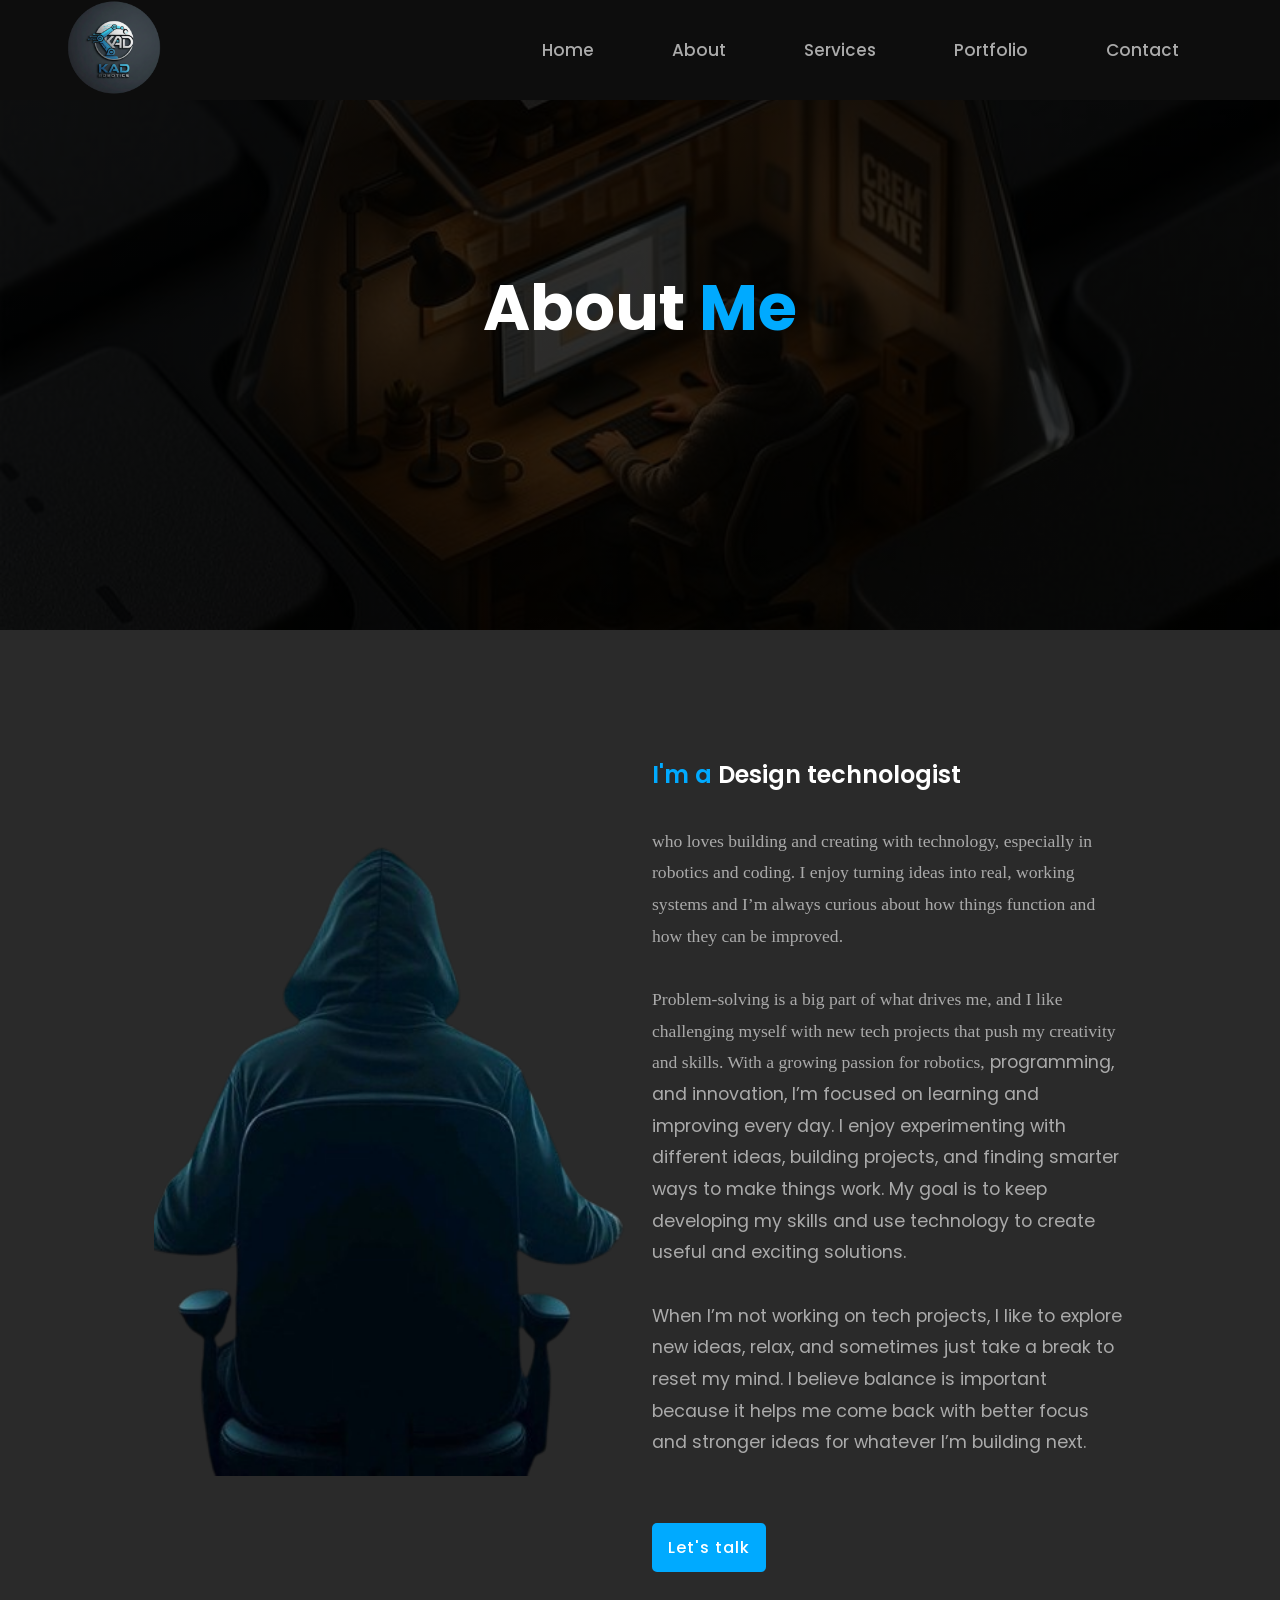
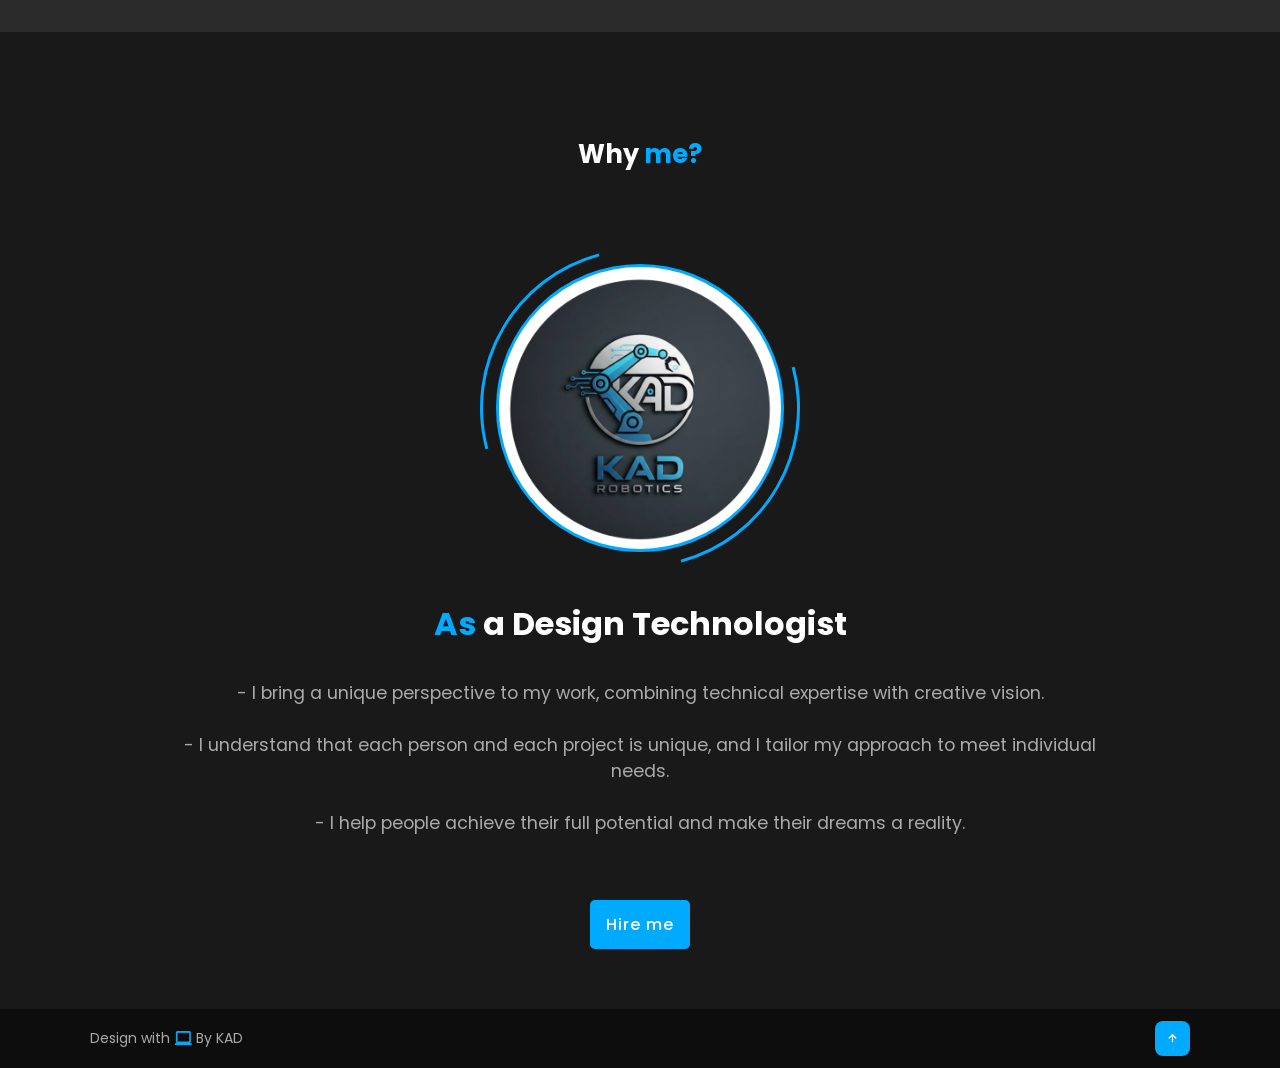
==== about.html @ d75dfde3 "Add files via upload" ====
<!DOCTYPE html>
<html lang="en">
<head>
    <meta charset="UTF-8">
    <meta name="viewport" content="width=device-width, initial-scale=1.0">
    <title>My portfolio</title>
 <link rel="stylesheet" href="style.css">
 <link href="https://unpkg.com/boxicons@2.1.4/css/boxicons.min.css" rel="stylesheet">
</head>
<body>
  <!-- header -->
  <header class="header">
   <a href="#">
     <img src="kadlogo.png" alt="logo">
   </a> 
   <div class="navMenu" id="navMenu">
   <i class='bx bx-window-close' onclick="closeMenu()"></i>
    <ul>
     <li><a href="index.html">Home</a></li>
     <li><a href="about.html">About</a></li>
     <li><a href="services.html">Services</a></li>
     <li><a href="portfolio.html">Portfolio</a></li>
     <li><a href="contact.html">Contact</a></li>
    </ul>   
   </div>
   <i class='bx bx-menu' onclick="openMenu()"></i>
  </header>
  
  <!-- sub header -->
  <section class="sub-header" id="sub-header">
    <h1>About <span>Me</span></h1>
  </section>
  
  <!-- About session-->
  <section class="about" id="about">
    <div class="about-img">
      <img src="techguyback.png" alt="tech guy">
    </div>
    <div class="about-text">
      <h4><span>I'm a </span>Design technologist</h4>
      <p>who loves building and creating with technology, especially in robotics and coding. I enjoy turning ideas into real, working systems and I’m always curious about how things function and how they can be improved.<br><br> Problem-solving is a big part of what drives me, and I like challenging myself with new tech projects that push my creativity and skills.
With a growing passion for robotics,<br<br> programming, and innovation, I’m focused on learning and improving every day. I enjoy experimenting with different ideas, building projects, and finding smarter ways to make things work. My goal is to keep developing my skills and use technology to create useful and exciting solutions.<br><br>
When I’m not working on tech projects, I like to explore new ideas, relax, and sometimes just take a break to reset my mind. I believe balance is important because it helps me come back with better focus and stronger ideas for whatever I’m building next.</p>
      <a href="whatsapp://send?phone=2349064230595&text=*Hello%20KAD%20From%20Your%20Portfolio%20I%20want%20to%20talk%20with%20you:*" class="btn">
          Let's talk
      </a>
    </div>
  </section>
  
  <section class="others" id="others">
    <div class="sub-text-title">
    <h2>Why <span>me?</span></h2>   
    </div> 
    <div class="others-img">
      <img src="kadlogo.png" alt=""> 
      <span class="circle-spin"></span>
    </div>
    <div class="others-text">
      <h3><span>As </span>a Design Technologist</h3>
      <p>
         - I bring a unique perspective to my work, combining technical expertise with creative vision.<br><br>
         - I understand that each person and each project is unique, and I tailor my approach to meet individual needs.<br><br>
         - I help people achieve their full potential and make their dreams a reality.
      </p>
    </div>
    <div>
      <a href="whatsapp://send?phone=2349064230595&text=*Hello%20KAD%20From%20Your%20Portfolio%20I%20want%20to%20hire%20you:*" class="btn">Hire me</a>
    </div>
  </section>
  
 <!-- Footer -->
  <footer class="footer">
    <div class="attribution">
      <p>Design with <i class="bx bx-laptop"> </i>By KAD</p>
    </div> 
    <div class="move-up">
      <a href="#sub-header"><i class='bx bx-up-arrow-alt'></i></a>
    </div>
  </footer>
  
  <!-- JS for Google Menu -->
<script>
   var navMenu = document.getElementById("navMenu");
   
   function openMenu() {
       navMenu.style.right = "0";
   }
   
   function closeMenu() {
       navMenu.style.right = "-200px";
   }
</script>
</body>
</html>
---- style.css ----
@import url('https://fonts.googleapis.com/css2?family=Poppins:ital,wght@0,100;0,200;0,300;0,400;0,500;0,600;0,700;0,800;0,900;1,100;1,200;1,300;1,400;1,500;1,600;1,700;1,800;1,900&display=swap');


/* LAPTOP SCREEN */
*{
    padding: 0;
    margin: 0;
    font-family: "Poppins", sans-serif;
    box-sizing: border-box;
    scroll-behavior: smooth;
    text-decoration: none;
    list-style: none;
}
:root{
    --bg-color-one: #2a2a2a;
    --bg-color-two: #202020;
    --bg-color-sides: #0d0d0d;
    --text-color-one: #ffffff;
    --text-color-two: #aaaaaa;
    --main-color: #00aaff;
    --big-font: 5rem;
    --h2-font: 3rem;
    --p-font: 1.1rem;
}
html, body{
    overflow-x: hidden;
}
body{
    background-color: var(--bg-color-one);
    color: white;
    margin: 0;
}
.header{
    height: 100px;
    width: 100%;
    position: fixed;
    top: 0;
    right: 0;
    z-index: 1000;
    display: flex;
    align-items: center;
    justify-content: space-between;
    background-color: var(--bg-color-sides);
    padding: 2% 6%;
    transition: all .45s ease;
}
.header img{
    width: 100px;
}
.header .bx{
    display: none;
}
.navMenu{
    flex: 1;
    text-align: right;
}
.navMenu ul li{
    display: inline-block;
    padding: 8px 12px;
    margin: 0 25px;
    position: relative;
}
.navMenu a{
    color: var(--text-color-two);
    font-size: 17px;
    font-weight: 500;
    transition: all .45s ease;
}
.navMenu a:hover, .navmenu a:active{
    color: var(--main-color);
}
section{
    padding: 160px 15% 120px;
}
span{
    color: var(--main-color);
}
.home{
    position: relative;
    height: 100vh;
    width: 100%;
    background-image: linear-gradient(rgba(0,0,0,0.6), rgba(0,0,0,0.9)), url("Home-bg-one.jpg");
    background-position: center;
    background-size: cover;
    display: flex;
    align-items: center;
    justify-content: center;
}
.show{
    margin: 100px 0 20px;
}
.first{
    display: inline-block;
    margin-right: 15px;
    padding: 0 15px;
    line-height: 32px;
    font-size: 20px;
    font-weight: 500;
    border-radius: 5px;
    background-color: var(--main-color);
    color: var(--text-color-one);
}
.second{
    display: inline-block;
    font-size: 20px;
    font-weight: 500;
    color: var(--text-color-two);
}
.home-content h1{
    font-size: var(--big-font);
    font-weight: 700;
    color: var(--text-color-one);
    line-height: 1.1;
    margin: 0 0 8px;
}
.home-content h3{
    color: var(--text-color-one);
    margin: 0 0 35px;
    font-size: 3rem;
    font-weight: 700;
    line-height: 1.1;
}
.home-content p{
    color: var(--text-color-two);
    font-size: var(--p-font);
    line-height: 1.8;
    margin-bottom: 40px;
}
.button{
    display: inline-block;
    align-items: center;
    justify-content: center;
}
.btn{
    display: inline-block;
    padding: 12px 16px;
    background-color: var(--main-color);
    border-radius: 5px;
    font-size: 1rem;
    font-weight: 500;
    color: var(--text-color-one);
    letter-spacing: 1px;
    transition: all .45s ease;
}
.btn:hover{
    transform: scale(0.9)
}
/* About styling */

.about{
    display: grid;
    grid-template-columns: repeat(2, 1fr);
    align-items: center;
    gap: 1.5rem;
}
.about-img img{
    max-width: 530px;
    width: 100%;
    height: auto;
    border-radius: 5px;
}
.about-text h2{
    font-size: var(--h2-font);
    line-height: 1;
}
.about-text h4{
    font-size: 24px;
    font-weight: 600;
    color: var(--text-color-one);
    line-height: 1.7;
    margin: 15px 0 30px;
}
.about-text p{
    font-size: var(--p-font);
    font-family: 'Times New Roman', Times, serif; 
    line-height: 1.8;
    margin-bottom: 4rem;
    color: var(--text-color-two);
}
.services{
    background-color: var(--bg-color-two);
}
.text-title{
    text-align: center;
}
.text-title h2{
    font-size: var(--h2-font)
}
.services-content{
    display: grid;
    grid-template-columns: repeat(auto-fit, minmax(250px, auto));
    gap: 2.5rem;
    margin-top: 5rem;
} 
.services-content .box{
    background-color: #3a3a3a;
    padding: 35px 45px;
    border-radius: 8px;
    transition: all .45s ease;
}
.services-content .box:hover{
    transform: translateY(-8px);
}
.services-content .icons{
    font-size: 32px;
    margin-bottom: 20px;
}
.services-content h3{
    font-size: 24px;
    font-weight: 600;
    color: var(--text-color-one);
    margin-bottom: 15px;
}
.services-content p{
    color: var(--text-color-two);
    font-size: 1rem;
    line-height: 1.8;
    margin-bottom: 55px;
}
.portfolio-content{
    display: grid;
    grid-template-columns: repeat(auto-fit, minmax(350px, auto));
    align-items: center;
    gap: 2.5rem;
    margin-bottom: 5rem;
    overflow-x: clip;
}
.portfolio-content .row{
    position: relative;
    overflow: hidden;
    cursor: pointer;
}
.portfolio-content .row img{
    width: 100%;
    display: block;
    border-radius: 8px;
    border: 16px solid var(--bg-color-two);
    transition: transform 0.5s;
}
.portfolio-content .row .cover{
    width: 100%;
    height: 0;
    position: absolute;
    left: 0;
    bottom: 0;
    overflow: hidden;
    display: flex;
    flex-direction: column;
    align-items: center;
    background-image: linear-gradient(rgba(0, 0, 0, 0.7), #00aaff);
    border-radius: 8px;
    padding: 0 40px;
    transition: height 0.5s;
}
.portfolio-content .row .cover h5{
    font-size: 20px;
    font-weight: 600;
    margin: 15px 0;
}
.portfolio-content .row .cover p{
    text-align: center;
    color: var(--text-color-two);
    line-height: 1.8;
}
.portfolio-content .row .cover i{
    width: 60px;
    height: 60px;
    font-size: 20px;
    margin-top: 20px;
    display: flex;
    align-items: center;
    justify-content: center;
    border-radius: 50%;
    background-color: var(--text-color-one);
    color: var(--bg-color-one);
}
.portfolio-content .row:hover img{
    transform: scale(1.1);
}
.portfolio-content .row:hover .cover{
    height: 100%;
}
.contact{
    background-color: var(--bg-color-two);
    display: grid;
    grid-template-columns: repeat(2, 1fr);
    align-items: center;
    gap: 2.5rem;
}
.contact-text h2{
    font-size: var(--h2-font);
    line-height: 1;
}
.contact-text h4{
    color: var(--text-color-one);
    margin: 18px 0;
    font-size: 20px;
    font-weight: 600;
}
.contact-text p{
    color: var(--text-color-two);
    font-size: var(--p-font);
    line-height: 1.8;
    margin-bottom: 30px;
}
.contact-text .list{
    margin-bottom: 2.8rem;
}
.contact-text .list li{
    margin-bottom: 12px;
} 
.contact-text .list li a{
    display: block;
    color: var(--text-color-two);
    font-size: 14px;
    transition: all .45s ease;
}
.contact-text .list li a:hover{
    color: var(--text-color-one);
    transform: translateY(5px);
}
.contact-text .icons i{
    width: 45px;
    height: 45px;
    color: var(--text-color-one);
    font-size: 22px;
    display: inline-block;
    align-items: center;
    justify-content: center;
    margin-right: 15px;
    transition: all .45s ease;
}
.contact-text .icons i:hover{
    color: var(--main-color);
}
.contact-form form{
    position: relative;
}
.contact-form form input, .contact-form form textarea{
    width: 100%;
    padding: 14px;
    background-color: var(--bg-color-one);
    color: var(--text-color-one);
    border: none;
    outline: none;
    font-size: 15px;
    border-radius: 8px;
    margin-bottom: 10px;
}
.contact-form form textarea{
    resize: none;
    height: 240px;
}
.contact-form form .submit{
    width: 150px;
    display: inline-block;
    font-size: 16px;
    background-color: var(--main-color);
    color: var(--text-color-one);
    transition: all .45s ease;
}
.contact-form form .submit:hover{
    transform: scale(1.1);
    cursor: pointer;
}
.hidden{
    display: none;
}
.footer{
    padding: 20px 15%;
    display: flex;
    align-items: center;
    flex-wrap: wrap;
    align-items: center;
    justify-content: space-between;
    gap: 2rem;
    background-color: var(--bg-color-sides);
}
.footer .attribution p{
    color: var(--text-color-two);
    font-size: 14px;
    display: flex;
    align-items: center;
}
.footer .attribution i{
    color: var(--main-color);
    font-size: 20px;
    margin: 0 3px;
}
.footer .move-up i{
    padding: 10px;
    border-radius: 8px;
    font-size: 15px;
    color: var(--text-color-one);
    background-color: var(--main-color);
}

/***** Responsivity *****/

@media (max-width: 1480px){
    .header{
        padding: 12px 5%;
        transition: .1s;
    }
    section{
        padding: 110px 12% 60px;
    }
    .footer{
        padding: 12px 7%;
    }
}

@media (max-width: 1100px){
    :root{
        --big-font: 4rem;
        --h2-font: 2.5rem;
        --p-font: 1rem;
    }
    .home{
        height: 87vh;
    }
    .home-content h3{
        font-size: 2.3rem;
    }
}

@media (max-width: 920px){
    .about, .contact{
        grid-template-columns: 1fr;
    }
    .about-img img{
        width: 100%;
        height: auto;
        max-width: 100%;
        margin-left: 7px;
    }
}

@media (max-width: 700px){
    .header .bx{
        display: block;
        color: var(--text-color-one);
        margin: 10px;
        font-size: 30px;
        cursor: pointer;
    }
    .navMenu{
        position: fixed;
        background-color: var(--bg-color-sides);
        height: 100%;
        width: 200px;
        top: 0;
        right: -200px;
        z-index: 2;
        transition: all .45s ease;
        text-align: center;
    }
    .navMenu ul{
        padding: 30px;
    }
    .navMenu ul li{
        display: block;
    }
    .navMenu a{
        display: block;
        margin: 17px;
        font-size: 20px;
        transition: all .45s ease;
        color: var(--text-color-one);
    }
    
}

@media (max-width: 480px){
    .home h1{
        font-size: 30px;
    }
    .home h3{
        font-size: 20px;
    }
    .portfolio-content{
        grid-template-columns: repeat(auto-fit, minmax(250px, auto));
        margin-bottom: 0;
    }
    .portfolio-content .row .cover p{
        font-size: 13.5px;
        line-height: 1.5;
    }
    .portfolio-content .row .cover h5{
        font-size: 15px;
        max-width: 10px 0;
    }
    .header img{
    width: 85px;
}
}


/******* Webpages *******/
.sub-header{
    height: 70vh;
    width: 100%;
    background-image: linear-gradient(rgba(0, 0, 0, 0.8), rgba(0, 0, 0, 0.8)), url(bg-sub-header.jpg);
    background-position: center;
    background-size: cover;
    text-align: center;
}
.sub-header h1{
    margin-top: 150px;
    font-size: 4rem;
}
#others{
    background-color: #191919;
}
.others{
    display: flex;
    flex-direction: column;
    align-items: center;
    justify-content: center;
    gap: 2rem;
}
.sub-text-title{
    text-align: center;
}
.sub-text-title h2{
    font-size: 1.6rem;
    line-height: 1;
}
.others-img{
    position: relative;
    width: 20rem;
    height: 20rem;
    margin-top: 3rem;
    border-radius: 50%;
    display: flex;
    align-items: center;
    justify-content: center;
}
.others-img img{
    width: 90%;
    border-radius: 50%;
    border: .2rem solid var(--main-color);
    background-color: var(--text-color-one);
}
.others-img .circle-spin{
    position: absolute;
    top: 50%;
    left: 50%;
    transform: translate(-50%, -50%) rotate(30deg);
    width: 100%;
    height: 100%;
    border-radius: 50%;
    border-top: .2rem solid transparent;
    border-bottom: .2rem solid transparent;
    border-left: .2rem solid var(--main-color);
    border-right: .2rem solid var(--main-color);
}
.others-text{
    text-align: center;
}
.others-text h3{
    font-size: 2rem;
}
.others-text p{
    font-size: var(--p-font);
    color: var(--text-color-two);
    margin: 2rem 0;
}
.map{
    margin: auto;
}
.map iframe{
    width: 100%;
}
.contact-text .dot{
    font-size: 1.7rem;
    color: var(--main-color);
}
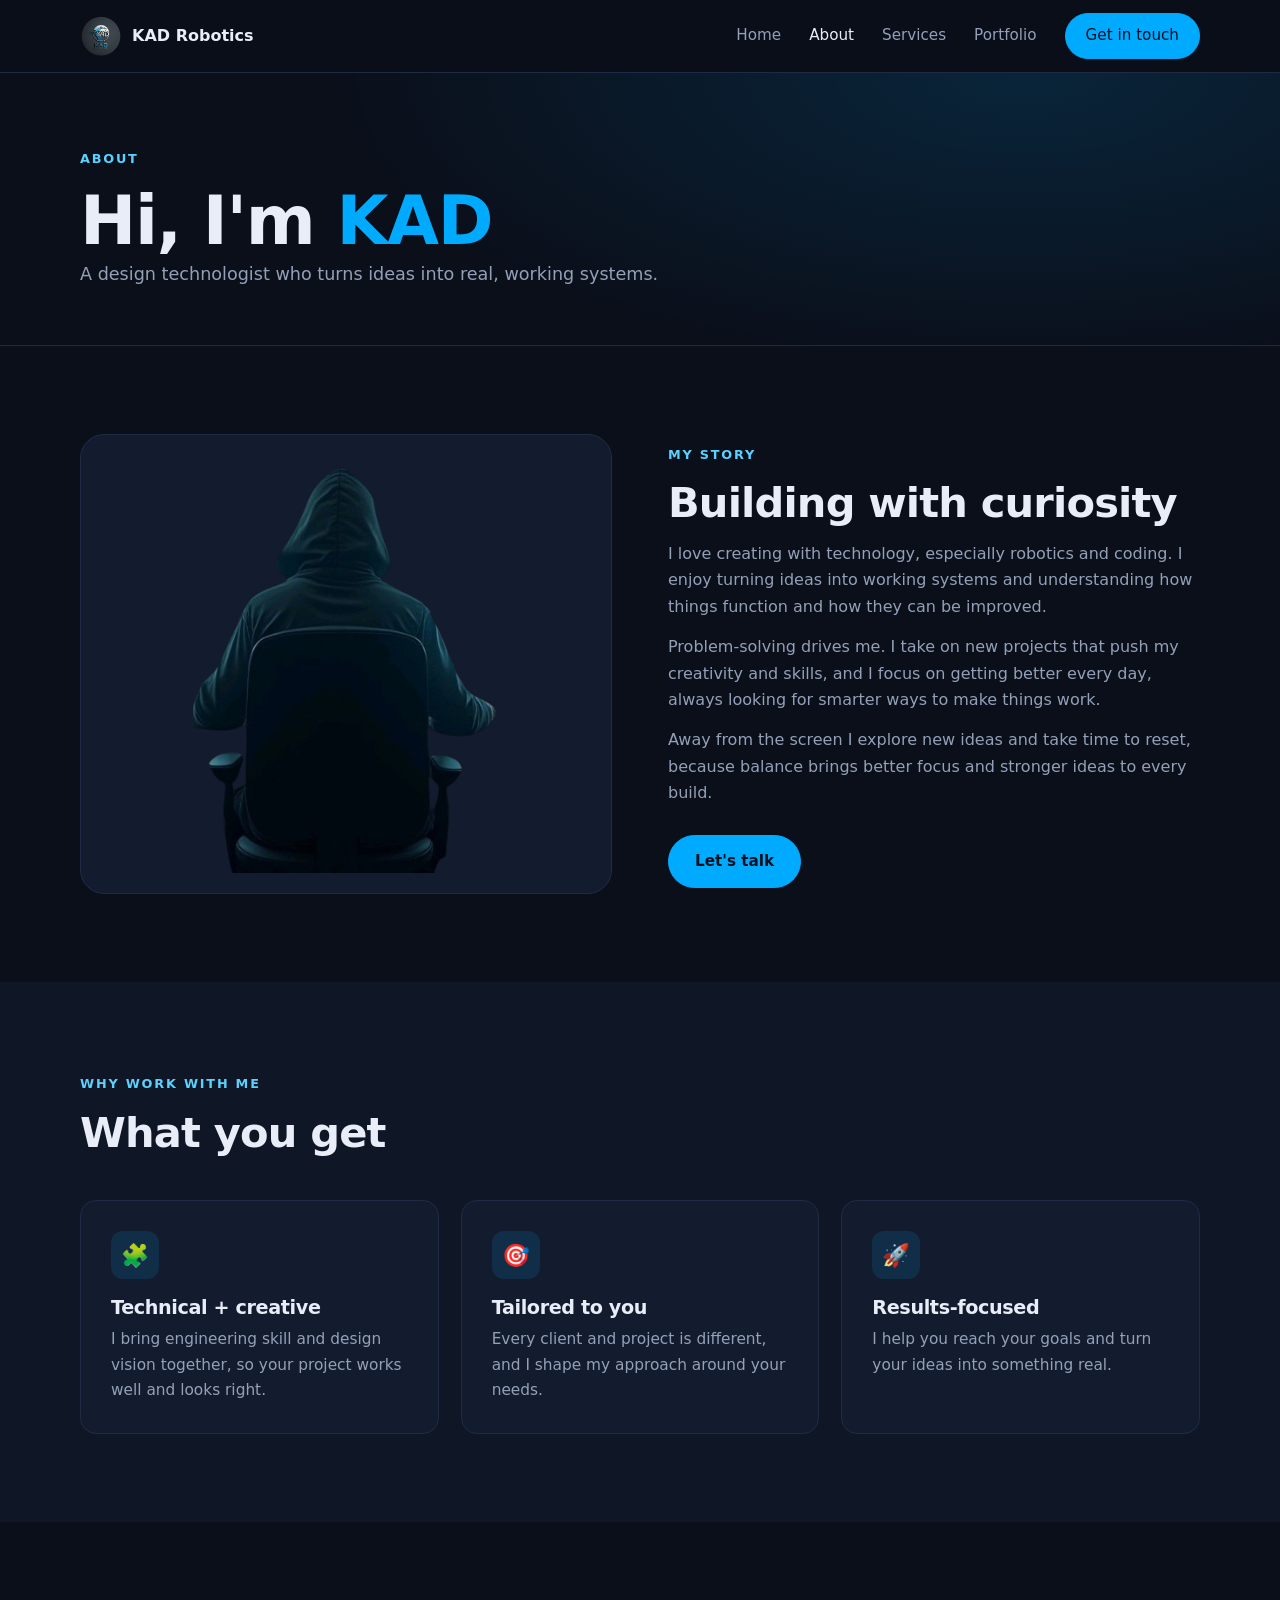
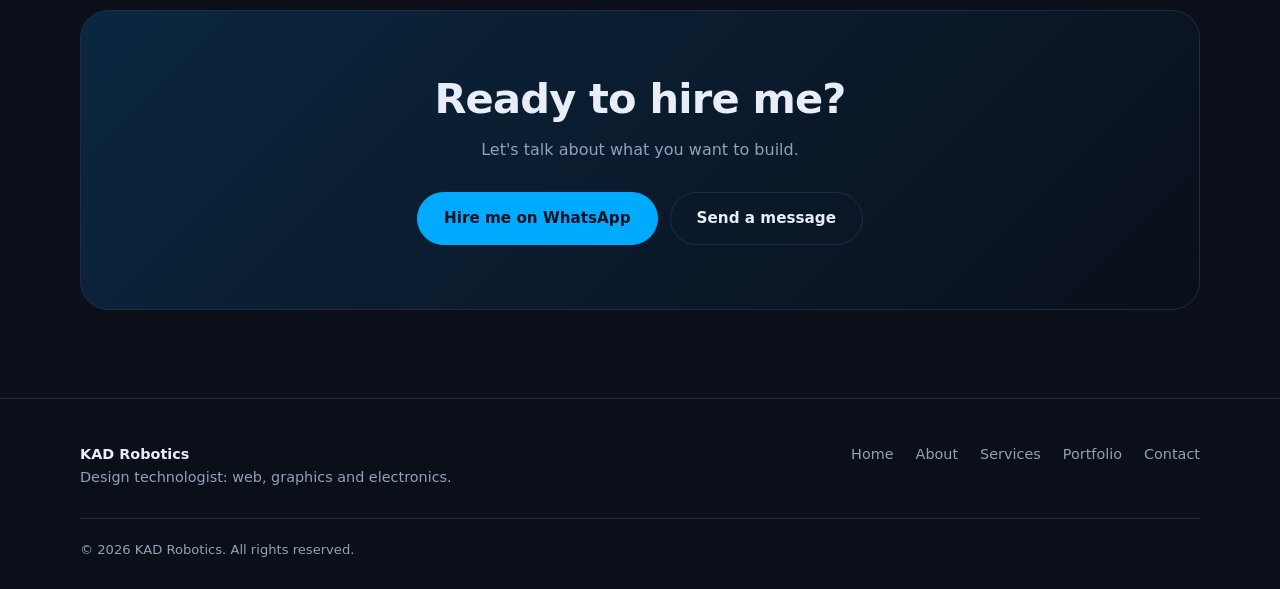
==== commit 78f55df3: "Add files via upload" ====
--- a/about.html
+++ b/about.html
@@ -1,94 +1,21 @@
 <!DOCTYPE html>
-<html lang="en">
-<head>
-    <meta charset="UTF-8">
-    <meta name="viewport" content="width=device-width, initial-scale=1.0">
-    <title>My portfolio</title>
- <link rel="stylesheet" href="style.css">
- <link href="https://unpkg.com/boxicons@2.1.4/css/boxicons.min.css" rel="stylesheet">
-</head>
-<body>
-  <!-- header -->
-  <header class="header">
-   <a href="#">
-     <img src="kadlogo.png" alt="logo">
-   </a> 
-   <div class="navMenu" id="navMenu">
-   <i class='bx bx-window-close' onclick="closeMenu()"></i>
-    <ul>
-     <li><a href="index.html">Home</a></li>
-     <li><a href="about.html">About</a></li>
-     <li><a href="services.html">Services</a></li>
-     <li><a href="portfolio.html">Portfolio</a></li>
-     <li><a href="contact.html">Contact</a></li>
-    </ul>   
-   </div>
-   <i class='bx bx-menu' onclick="openMenu()"></i>
-  </header>
-  
-  <!-- sub header -->
-  <section class="sub-header" id="sub-header">
-    <h1>About <span>Me</span></h1>
-  </section>
-  
-  <!-- About session-->
-  <section class="about" id="about">
-    <div class="about-img">
-      <img src="techguyback.png" alt="tech guy">
-    </div>
-    <div class="about-text">
-      <h4><span>I'm a </span>Design technologist</h4>
-      <p>who loves building and creating with technology, especially in robotics and coding. I enjoy turning ideas into real, working systems and I’m always curious about how things function and how they can be improved.<br><br> Problem-solving is a big part of what drives me, and I like challenging myself with new tech projects that push my creativity and skills.
-With a growing passion for robotics,<br<br> programming, and innovation, I’m focused on learning and improving every day. I enjoy experimenting with different ideas, building projects, and finding smarter ways to make things work. My goal is to keep developing my skills and use technology to create useful and exciting solutions.<br><br>
-When I’m not working on tech projects, I like to explore new ideas, relax, and sometimes just take a break to reset my mind. I believe balance is important because it helps me come back with better focus and stronger ideas for whatever I’m building next.</p>
-      <a href="whatsapp://send?phone=2349064230595&text=*Hello%20KAD%20From%20Your%20Portfolio%20I%20want%20to%20talk%20with%20you:*" class="btn">
-          Let's talk
-      </a>
-    </div>
-  </section>
-  
-  <section class="others" id="others">
-    <div class="sub-text-title">
-    <h2>Why <span>me?</span></h2>   
-    </div> 
-    <div class="others-img">
-      <img src="kadlogo.png" alt=""> 
-      <span class="circle-spin"></span>
-    </div>
-    <div class="others-text">
-      <h3><span>As </span>a Design Technologist</h3>
-      <p>
-         - I bring a unique perspective to my work, combining technical expertise with creative vision.<br><br>
-         - I understand that each person and each project is unique, and I tailor my approach to meet individual needs.<br><br>
-         - I help people achieve their full potential and make their dreams a reality.
-      </p>
-    </div>
-    <div>
-      <a href="whatsapp://send?phone=2349064230595&text=*Hello%20KAD%20From%20Your%20Portfolio%20I%20want%20to%20hire%20you:*" class="btn">Hire me</a>
-    </div>
-  </section>
-  
- <!-- Footer -->
-  <footer class="footer">
-    <div class="attribution">
-      <p>Design with <i class="bx bx-laptop"> </i>By KAD</p>
-    </div> 
-    <div class="move-up">
-      <a href="#sub-header"><i class='bx bx-up-arrow-alt'></i></a>
-    </div>
-  </footer>
-  
-  <!-- JS for Google Menu -->
-<script>
-   var navMenu = document.getElementById("navMenu");
-   
-   function openMenu() {
-       navMenu.style.right = "0";
-   }
-   
-   function closeMenu() {
-       navMenu.style.right = "-200px";
-   }
-</script>
-</body>
-</html>+<html lang="en"><head><meta charset="UTF-8"><meta name="viewport" content="width=device-width,initial-scale=1">
+<title>About | KAD Robotics</title><meta name="description" content="Meet KAD, a design technologist focused on robotics, web development and graphics.">
+<link rel="icon" href="logo.png"><link rel="stylesheet" href="style.css"></head>
+<body><header class="nav" id="nav"></header>
+
+<section class="page-head"><div class="wrap"><span class="eyebrow">About</span><h1>Hi, I'm <em>KAD</em></h1><p class="lead">A design technologist who turns ideas into real, working systems.</p></div></section>
+<section><div class="wrap split"><img src="about.png" alt="KAD, design technologist" style="object-fit:contain;background:var(--card);padding:20px">
+<div><span class="eyebrow">My story</span><h2>Building with curiosity</h2>
+<p>I love creating with technology, especially robotics and coding. I enjoy turning ideas into working systems and understanding how things function and how they can be improved.</p>
+<p>Problem-solving drives me. I take on new projects that push my creativity and skills, and I focus on getting better every day, always looking for smarter ways to make things work.</p>
+<p>Away from the screen I explore new ideas and take time to reset, because balance brings better focus and stronger ideas to every build.</p>
+<div class="row-btn"><a class="btn" data-wa="Hello KAD, I'd like to talk with you." href="contact.html">Let's talk</a></div></div></div></section>
+<section class="alt"><div class="wrap"><div class="head"><span class="eyebrow">Why work with me</span><h2>What you get</h2></div>
+<div class="grid3">
+<div class="card"><div class="ico">🧩</div><h3>Technical + creative</h3><p>I bring engineering skill and design vision together, so your project works well and looks right.</p></div>
+<div class="card"><div class="ico">🎯</div><h3>Tailored to you</h3><p>Every client and project is different, and I shape my approach around your needs.</p></div>
+<div class="card"><div class="ico">🚀</div><h3>Results-focused</h3><p>I help you reach your goals and turn your ideas into something real.</p></div>
+</div></div></section>
+<section><div class="wrap"><div class="cta"><h2>Ready to hire me?</h2><p>Let's talk about what you want to build.</p><div class="row-btn"><a class="btn" data-wa="Hello KAD, I'd like to hire you for a project." href="contact.html">Hire me on WhatsApp</a><a class="btn ghost" href="contact.html">Send a message</a></div></div></div></section>
+<footer id="footer"></footer><script src="site.js"></script></body></html>
--- a/style.css
+++ b/style.css
@@ -1,578 +1,94 @@
-@import url('https://fonts.googleapis.com/css2?family=Poppins:ital,wght@0,100;0,200;0,300;0,400;0,500;0,600;0,700;0,800;0,900;1,100;1,200;1,300;1,400;1,500;1,600;1,700;1,800;1,900&display=swap');
-
-
-/* LAPTOP SCREEN */
-*{
-    padding: 0;
-    margin: 0;
-    font-family: "Poppins", sans-serif;
-    box-sizing: border-box;
-    scroll-behavior: smooth;
-    text-decoration: none;
-    list-style: none;
+:root{--bg:#0a0f1a;--bg2:#0f1626;--card:#131c2f;--line:#1f2b45;--text:#e8edf7;--mute:#93a0b8;--acc:#00aaff;--acc2:#5ad1ff;--r:16px}
+*{margin:0;padding:0;box-sizing:border-box}
+html{scroll-behavior:smooth}
+body{font-family:Inter,system-ui,-apple-system,"Segoe UI",Roboto,sans-serif;background:var(--bg);color:var(--text);line-height:1.65;-webkit-font-smoothing:antialiased}
+img{max-width:100%;display:block}a{color:inherit;text-decoration:none}ul{list-style:none}
+.wrap{width:min(1120px,92%);margin:0 auto}
+section{padding:88px 0}
+.alt{background:var(--bg2)}
+h1,h2,h3{line-height:1.15;letter-spacing:-.02em}
+h1{font-size:clamp(2.4rem,6vw,4.2rem)}h2{font-size:clamp(1.8rem,4vw,2.6rem);margin-bottom:14px}h3{font-size:1.2rem;margin-bottom:8px}
+em{font-style:normal;color:var(--acc)}
+.eyebrow{display:inline-block;color:var(--acc2);font-size:.8rem;font-weight:600;letter-spacing:.14em;text-transform:uppercase;margin-bottom:14px}
+.lead{color:var(--mute);font-size:1.1rem;max-width:620px}
+.head{margin-bottom:44px}
+.btn{display:inline-block;padding:13px 26px;border-radius:999px;font-weight:600;font-size:.95rem;border:1px solid var(--acc);background:var(--acc);color:#04121f;cursor:pointer;transition:.2s}
+.btn:hover{background:var(--acc2);border-color:var(--acc2);transform:translateY(-2px)}
+.btn.ghost{background:transparent;color:var(--text);border-color:var(--line)}
+.btn.ghost:hover{border-color:var(--acc);color:var(--acc2);background:transparent}
+.row-btn{display:flex;gap:12px;flex-wrap:wrap;margin-top:28px}
+/* nav */
+.nav{position:sticky;top:0;z-index:50;background:rgba(10,15,26,.85);backdrop-filter:blur(12px);border-bottom:1px solid var(--line)}
+.nav .wrap{display:flex;align-items:center;justify-content:space-between;height:72px}
+.brand{display:flex;align-items:center;gap:10px;font-weight:700}
+.brand img{width:42px;height:42px;border-radius:50%}
+.menu{display:flex;align-items:center;gap:28px}
+.menu a{color:var(--mute);font-size:.95rem;font-weight:500;transition:.2s}
+.menu a:hover,.menu a.on{color:var(--text)}
+.menu .btn{padding:9px 20px;color:#04121f}
+.burger{display:none;background:none;border:0;color:var(--text);font-size:1.7rem;cursor:pointer}
+/* hero */
+.hero{padding:80px 0 90px;background:radial-gradient(900px 400px at 85% 0,rgba(0,170,255,.16),transparent)}
+.hero .wrap{display:grid;grid-template-columns:1.2fr .8fr;gap:56px;align-items:center}
+.hero p.lead{margin-top:20px}
+.hero-img{position:relative}
+.hero-img img{border-radius:24px;border:1px solid var(--line);aspect-ratio:4/5;object-fit:cover;width:100%}
+.tag{position:absolute;left:-18px;bottom:28px;background:var(--card);border:1px solid var(--line);padding:12px 18px;border-radius:14px;font-size:.85rem;color:var(--mute)}
+.tag b{display:block;color:var(--text)}
+.page-head{padding:72px 0 56px;background:radial-gradient(700px 300px at 80% 0,rgba(0,170,255,.14),transparent);border-bottom:1px solid var(--line)}
+/* cards */
+.grid3{display:grid;grid-template-columns:repeat(3,1fr);gap:22px}
+.card{background:var(--card);border:1px solid var(--line);border-radius:var(--r);padding:30px;transition:.25s}
+.card:hover{border-color:var(--acc);transform:translateY(-4px)}
+.ico{width:48px;height:48px;border-radius:12px;background:rgba(0,170,255,.12);display:grid;place-items:center;font-size:1.4rem;margin-bottom:18px}
+.card p{color:var(--mute);font-size:.96rem}
+.card ul{margin:14px 0 20px;color:var(--mute);font-size:.92rem}
+.card li{padding-left:20px;position:relative;margin:5px 0}
+.card li:before{content:"✓";position:absolute;left:0;color:var(--acc)}
+.link{color:var(--acc2);font-weight:600;font-size:.92rem;display:inline-block;margin-top:14px}
+/* work */
+.filters{display:flex;gap:10px;flex-wrap:wrap;margin-bottom:30px}
+.filters button{background:none;border:1px solid var(--line);color:var(--mute);padding:8px 20px;border-radius:999px;font:inherit;font-size:.9rem;cursor:pointer;transition:.2s}
+.filters button.on,.filters button:hover{background:var(--acc);border-color:var(--acc);color:#04121f}
+.work{background:var(--card);border:1px solid var(--line);border-radius:var(--r);overflow:hidden;transition:.25s}
+.work:hover{border-color:var(--acc);transform:translateY(-4px)}
+.work img{width:100%;aspect-ratio:1/1;object-fit:cover;background:#05080f}
+.work div{padding:20px 22px 24px}
+.work small{color:var(--acc2);font-size:.75rem;font-weight:600;letter-spacing:.1em;text-transform:uppercase}
+.work h3{margin:6px 0}.work p{color:var(--mute);font-size:.92rem}
+/* split + steps */
+.split{display:grid;grid-template-columns:1fr 1fr;gap:56px;align-items:center}
+.split img{border-radius:24px;border:1px solid var(--line);width:100%;max-height:460px;object-fit:cover}
+.split p{color:var(--mute);margin-bottom:14px}
+.steps{display:grid;grid-template-columns:repeat(4,1fr);gap:22px}
+.step b{display:block;font-size:2rem;color:var(--acc);margin-bottom:6px}
+.step p{color:var(--mute);font-size:.94rem}
+.cta{text-align:center;background:linear-gradient(135deg,#0b2740,#0a0f1a);border:1px solid var(--line);border-radius:28px;padding:64px 24px}
+.cta p{color:var(--mute);margin:0 auto;max-width:520px}.cta .row-btn{justify-content:center}
+/* contact */
+.contact{display:grid;grid-template-columns:.9fr 1.1fr;gap:48px}
+.info li{display:flex;gap:14px;align-items:center;margin:18px 0}
+.info .ico{margin:0;flex:none}
+.info small{display:block;color:var(--mute)}
+.social{display:flex;gap:10px;margin-top:26px}
+.social a{border:1px solid var(--line);padding:9px 18px;border-radius:999px;font-size:.88rem;color:var(--mute);transition:.2s}
+.social a:hover{color:var(--acc2);border-color:var(--acc)}
+form{background:var(--card);border:1px solid var(--line);border-radius:var(--r);padding:30px;display:grid;gap:14px}
+input,textarea{width:100%;background:var(--bg);border:1px solid var(--line);border-radius:10px;padding:13px 15px;color:var(--text);font:inherit}
+input:focus,textarea:focus{outline:0;border-color:var(--acc)}
+textarea{min-height:140px;resize:vertical}
+iframe{width:100%;height:300px;border:0;border-radius:var(--r);margin-top:26px;filter:invert(.9) hue-rotate(180deg)}
+/* footer */
+footer{border-top:1px solid var(--line);padding:44px 0 28px;color:var(--mute);font-size:.9rem}
+footer .wrap{display:flex;justify-content:space-between;gap:24px;flex-wrap:wrap}
+footer nav{display:flex;gap:22px;flex-wrap:wrap}footer a:hover{color:var(--text)}
+.copy{width:min(1120px,92%);margin:28px auto 0;padding-top:20px;border-top:1px solid var(--line);font-size:.82rem}
+@media(max-width:860px){
+section{padding:64px 0}
+.hero .wrap,.split,.contact{grid-template-columns:1fr}
+.hero-img{order:-1;max-width:340px}.tag{left:12px}
+.grid3,.steps{grid-template-columns:1fr}
+.burger{display:block}
+.menu{position:absolute;top:72px;left:0;right:0;flex-direction:column;align-items:stretch;gap:0;background:var(--bg2);border-bottom:1px solid var(--line);padding:8px 4%;display:none}
+.menu.open{display:flex}.menu a{padding:14px 0}.menu .btn{text-align:center;margin:8px 0}
 }
-:root{
-    --bg-color-one: #2a2a2a;
-    --bg-color-two: #202020;
-    --bg-color-sides: #0d0d0d;
-    --text-color-one: #ffffff;
-    --text-color-two: #aaaaaa;
-    --main-color: #00aaff;
-    --big-font: 5rem;
-    --h2-font: 3rem;
-    --p-font: 1.1rem;
-}
-html, body{
-    overflow-x: hidden;
-}
-body{
-    background-color: var(--bg-color-one);
-    color: white;
-    margin: 0;
-}
-.header{
-    height: 100px;
-    width: 100%;
-    position: fixed;
-    top: 0;
-    right: 0;
-    z-index: 1000;
-    display: flex;
-    align-items: center;
-    justify-content: space-between;
-    background-color: var(--bg-color-sides);
-    padding: 2% 6%;
-    transition: all .45s ease;
-}
-.header img{
-    width: 100px;
-}
-.header .bx{
-    display: none;
-}
-.navMenu{
-    flex: 1;
-    text-align: right;
-}
-.navMenu ul li{
-    display: inline-block;
-    padding: 8px 12px;
-    margin: 0 25px;
-    position: relative;
-}
-.navMenu a{
-    color: var(--text-color-two);
-    font-size: 17px;
-    font-weight: 500;
-    transition: all .45s ease;
-}
-.navMenu a:hover, .navmenu a:active{
-    color: var(--main-color);
-}
-section{
-    padding: 160px 15% 120px;
-}
-span{
-    color: var(--main-color);
-}
-.home{
-    position: relative;
-    height: 100vh;
-    width: 100%;
-    background-image: linear-gradient(rgba(0,0,0,0.6), rgba(0,0,0,0.9)), url("Home-bg-one.jpg");
-    background-position: center;
-    background-size: cover;
-    display: flex;
-    align-items: center;
-    justify-content: center;
-}
-.show{
-    margin: 100px 0 20px;
-}
-.first{
-    display: inline-block;
-    margin-right: 15px;
-    padding: 0 15px;
-    line-height: 32px;
-    font-size: 20px;
-    font-weight: 500;
-    border-radius: 5px;
-    background-color: var(--main-color);
-    color: var(--text-color-one);
-}
-.second{
-    display: inline-block;
-    font-size: 20px;
-    font-weight: 500;
-    color: var(--text-color-two);
-}
-.home-content h1{
-    font-size: var(--big-font);
-    font-weight: 700;
-    color: var(--text-color-one);
-    line-height: 1.1;
-    margin: 0 0 8px;
-}
-.home-content h3{
-    color: var(--text-color-one);
-    margin: 0 0 35px;
-    font-size: 3rem;
-    font-weight: 700;
-    line-height: 1.1;
-}
-.home-content p{
-    color: var(--text-color-two);
-    font-size: var(--p-font);
-    line-height: 1.8;
-    margin-bottom: 40px;
-}
-.button{
-    display: inline-block;
-    align-items: center;
-    justify-content: center;
-}
-.btn{
-    display: inline-block;
-    padding: 12px 16px;
-    background-color: var(--main-color);
-    border-radius: 5px;
-    font-size: 1rem;
-    font-weight: 500;
-    color: var(--text-color-one);
-    letter-spacing: 1px;
-    transition: all .45s ease;
-}
-.btn:hover{
-    transform: scale(0.9)
-}
-/* About styling */
-
-.about{
-    display: grid;
-    grid-template-columns: repeat(2, 1fr);
-    align-items: center;
-    gap: 1.5rem;
-}
-.about-img img{
-    max-width: 530px;
-    width: 100%;
-    height: auto;
-    border-radius: 5px;
-}
-.about-text h2{
-    font-size: var(--h2-font);
-    line-height: 1;
-}
-.about-text h4{
-    font-size: 24px;
-    font-weight: 600;
-    color: var(--text-color-one);
-    line-height: 1.7;
-    margin: 15px 0 30px;
-}
-.about-text p{
-    font-size: var(--p-font);
-    font-family: 'Times New Roman', Times, serif; 
-    line-height: 1.8;
-    margin-bottom: 4rem;
-    color: var(--text-color-two);
-}
-.services{
-    background-color: var(--bg-color-two);
-}
-.text-title{
-    text-align: center;
-}
-.text-title h2{
-    font-size: var(--h2-font)
-}
-.services-content{
-    display: grid;
-    grid-template-columns: repeat(auto-fit, minmax(250px, auto));
-    gap: 2.5rem;
-    margin-top: 5rem;
-} 
-.services-content .box{
-    background-color: #3a3a3a;
-    padding: 35px 45px;
-    border-radius: 8px;
-    transition: all .45s ease;
-}
-.services-content .box:hover{
-    transform: translateY(-8px);
-}
-.services-content .icons{
-    font-size: 32px;
-    margin-bottom: 20px;
-}
-.services-content h3{
-    font-size: 24px;
-    font-weight: 600;
-    color: var(--text-color-one);
-    margin-bottom: 15px;
-}
-.services-content p{
-    color: var(--text-color-two);
-    font-size: 1rem;
-    line-height: 1.8;
-    margin-bottom: 55px;
-}
-.portfolio-content{
-    display: grid;
-    grid-template-columns: repeat(auto-fit, minmax(350px, auto));
-    align-items: center;
-    gap: 2.5rem;
-    margin-bottom: 5rem;
-    overflow-x: clip;
-}
-.portfolio-content .row{
-    position: relative;
-    overflow: hidden;
-    cursor: pointer;
-}
-.portfolio-content .row img{
-    width: 100%;
-    display: block;
-    border-radius: 8px;
-    border: 16px solid var(--bg-color-two);
-    transition: transform 0.5s;
-}
-.portfolio-content .row .cover{
-    width: 100%;
-    height: 0;
-    position: absolute;
-    left: 0;
-    bottom: 0;
-    overflow: hidden;
-    display: flex;
-    flex-direction: column;
-    align-items: center;
-    background-image: linear-gradient(rgba(0, 0, 0, 0.7), #00aaff);
-    border-radius: 8px;
-    padding: 0 40px;
-    transition: height 0.5s;
-}
-.portfolio-content .row .cover h5{
-    font-size: 20px;
-    font-weight: 600;
-    margin: 15px 0;
-}
-.portfolio-content .row .cover p{
-    text-align: center;
-    color: var(--text-color-two);
-    line-height: 1.8;
-}
-.portfolio-content .row .cover i{
-    width: 60px;
-    height: 60px;
-    font-size: 20px;
-    margin-top: 20px;
-    display: flex;
-    align-items: center;
-    justify-content: center;
-    border-radius: 50%;
-    background-color: var(--text-color-one);
-    color: var(--bg-color-one);
-}
-.portfolio-content .row:hover img{
-    transform: scale(1.1);
-}
-.portfolio-content .row:hover .cover{
-    height: 100%;
-}
-.contact{
-    background-color: var(--bg-color-two);
-    display: grid;
-    grid-template-columns: repeat(2, 1fr);
-    align-items: center;
-    gap: 2.5rem;
-}
-.contact-text h2{
-    font-size: var(--h2-font);
-    line-height: 1;
-}
-.contact-text h4{
-    color: var(--text-color-one);
-    margin: 18px 0;
-    font-size: 20px;
-    font-weight: 600;
-}
-.contact-text p{
-    color: var(--text-color-two);
-    font-size: var(--p-font);
-    line-height: 1.8;
-    margin-bottom: 30px;
-}
-.contact-text .list{
-    margin-bottom: 2.8rem;
-}
-.contact-text .list li{
-    margin-bottom: 12px;
-} 
-.contact-text .list li a{
-    display: block;
-    color: var(--text-color-two);
-    font-size: 14px;
-    transition: all .45s ease;
-}
-.contact-text .list li a:hover{
-    color: var(--text-color-one);
-    transform: translateY(5px);
-}
-.contact-text .icons i{
-    width: 45px;
-    height: 45px;
-    color: var(--text-color-one);
-    font-size: 22px;
-    display: inline-block;
-    align-items: center;
-    justify-content: center;
-    margin-right: 15px;
-    transition: all .45s ease;
-}
-.contact-text .icons i:hover{
-    color: var(--main-color);
-}
-.contact-form form{
-    position: relative;
-}
-.contact-form form input, .contact-form form textarea{
-    width: 100%;
-    padding: 14px;
-    background-color: var(--bg-color-one);
-    color: var(--text-color-one);
-    border: none;
-    outline: none;
-    font-size: 15px;
-    border-radius: 8px;
-    margin-bottom: 10px;
-}
-.contact-form form textarea{
-    resize: none;
-    height: 240px;
-}
-.contact-form form .submit{
-    width: 150px;
-    display: inline-block;
-    font-size: 16px;
-    background-color: var(--main-color);
-    color: var(--text-color-one);
-    transition: all .45s ease;
-}
-.contact-form form .submit:hover{
-    transform: scale(1.1);
-    cursor: pointer;
-}
-.hidden{
-    display: none;
-}
-.footer{
-    padding: 20px 15%;
-    display: flex;
-    align-items: center;
-    flex-wrap: wrap;
-    align-items: center;
-    justify-content: space-between;
-    gap: 2rem;
-    background-color: var(--bg-color-sides);
-}
-.footer .attribution p{
-    color: var(--text-color-two);
-    font-size: 14px;
-    display: flex;
-    align-items: center;
-}
-.footer .attribution i{
-    color: var(--main-color);
-    font-size: 20px;
-    margin: 0 3px;
-}
-.footer .move-up i{
-    padding: 10px;
-    border-radius: 8px;
-    font-size: 15px;
-    color: var(--text-color-one);
-    background-color: var(--main-color);
-}
-
-/***** Responsivity *****/
-
-@media (max-width: 1480px){
-    .header{
-        padding: 12px 5%;
-        transition: .1s;
-    }
-    section{
-        padding: 110px 12% 60px;
-    }
-    .footer{
-        padding: 12px 7%;
-    }
-}
-
-@media (max-width: 1100px){
-    :root{
-        --big-font: 4rem;
-        --h2-font: 2.5rem;
-        --p-font: 1rem;
-    }
-    .home{
-        height: 87vh;
-    }
-    .home-content h3{
-        font-size: 2.3rem;
-    }
-}
-
-@media (max-width: 920px){
-    .about, .contact{
-        grid-template-columns: 1fr;
-    }
-    .about-img img{
-        width: 100%;
-        height: auto;
-        max-width: 100%;
-        margin-left: 7px;
-    }
-}
-
-@media (max-width: 700px){
-    .header .bx{
-        display: block;
-        color: var(--text-color-one);
-        margin: 10px;
-        font-size: 30px;
-        cursor: pointer;
-    }
-    .navMenu{
-        position: fixed;
-        background-color: var(--bg-color-sides);
-        height: 100%;
-        width: 200px;
-        top: 0;
-        right: -200px;
-        z-index: 2;
-        transition: all .45s ease;
-        text-align: center;
-    }
-    .navMenu ul{
-        padding: 30px;
-    }
-    .navMenu ul li{
-        display: block;
-    }
-    .navMenu a{
-        display: block;
-        margin: 17px;
-        font-size: 20px;
-        transition: all .45s ease;
-        color: var(--text-color-one);
-    }
-    
-}
-
-@media (max-width: 480px){
-    .home h1{
-        font-size: 30px;
-    }
-    .home h3{
-        font-size: 20px;
-    }
-    .portfolio-content{
-        grid-template-columns: repeat(auto-fit, minmax(250px, auto));
-        margin-bottom: 0;
-    }
-    .portfolio-content .row .cover p{
-        font-size: 13.5px;
-        line-height: 1.5;
-    }
-    .portfolio-content .row .cover h5{
-        font-size: 15px;
-        max-width: 10px 0;
-    }
-    .header img{
-    width: 85px;
-}
-}
-
-
-/******* Webpages *******/
-.sub-header{
-    height: 70vh;
-    width: 100%;
-    background-image: linear-gradient(rgba(0, 0, 0, 0.8), rgba(0, 0, 0, 0.8)), url(bg-sub-header.jpg);
-    background-position: center;
-    background-size: cover;
-    text-align: center;
-}
-.sub-header h1{
-    margin-top: 150px;
-    font-size: 4rem;
-}
-#others{
-    background-color: #191919;
-}
-.others{
-    display: flex;
-    flex-direction: column;
-    align-items: center;
-    justify-content: center;
-    gap: 2rem;
-}
-.sub-text-title{
-    text-align: center;
-}
-.sub-text-title h2{
-    font-size: 1.6rem;
-    line-height: 1;
-}
-.others-img{
-    position: relative;
-    width: 20rem;
-    height: 20rem;
-    margin-top: 3rem;
-    border-radius: 50%;
-    display: flex;
-    align-items: center;
-    justify-content: center;
-}
-.others-img img{
-    width: 90%;
-    border-radius: 50%;
-    border: .2rem solid var(--main-color);
-    background-color: var(--text-color-one);
-}
-.others-img .circle-spin{
-    position: absolute;
-    top: 50%;
-    left: 50%;
-    transform: translate(-50%, -50%) rotate(30deg);
-    width: 100%;
-    height: 100%;
-    border-radius: 50%;
-    border-top: .2rem solid transparent;
-    border-bottom: .2rem solid transparent;
-    border-left: .2rem solid var(--main-color);
-    border-right: .2rem solid var(--main-color);
-}
-.others-text{
-    text-align: center;
-}
-.others-text h3{
-    font-size: 2rem;
-}
-.others-text p{
-    font-size: var(--p-font);
-    color: var(--text-color-two);
-    margin: 2rem 0;
-}
-.map{
-    margin: auto;
-}
-.map iframe{
-    width: 100%;
-}
-.contact-text .dot{
-    font-size: 1.7rem;
-    color: var(--main-color);
-}
